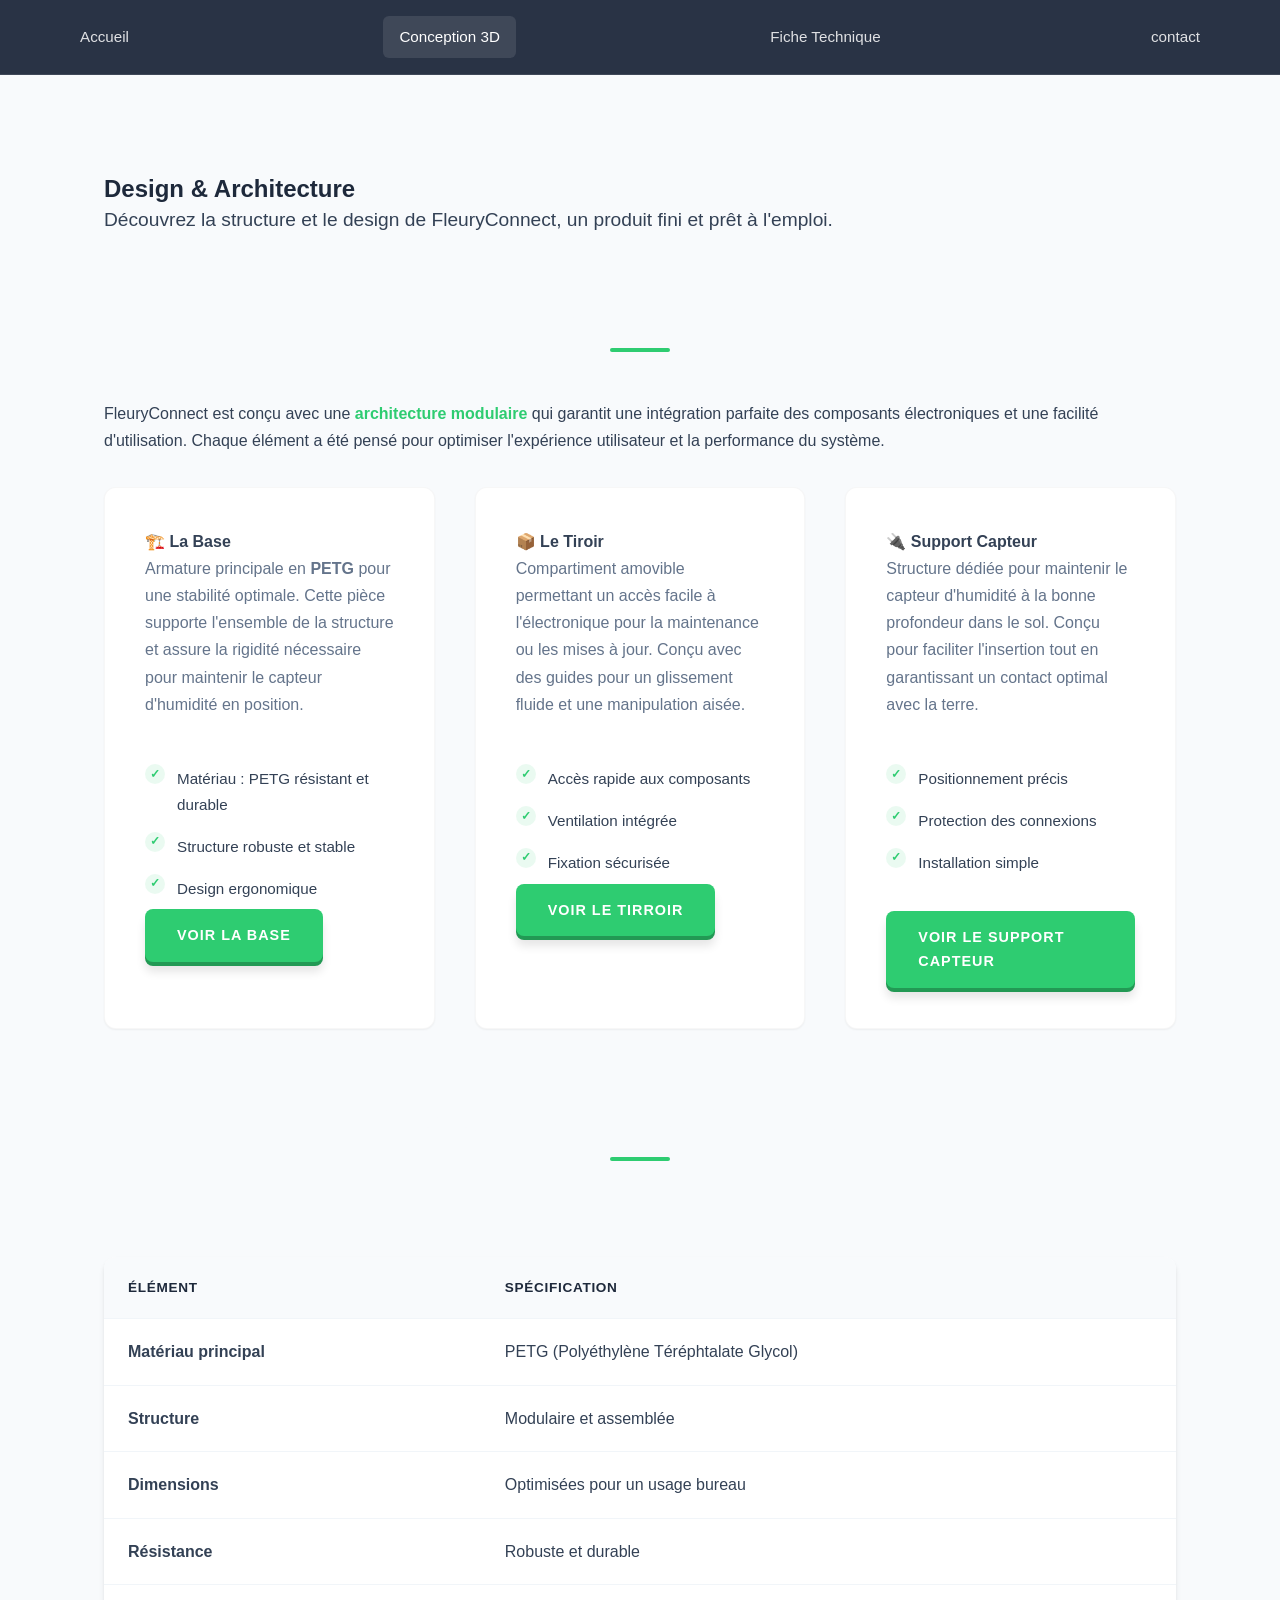
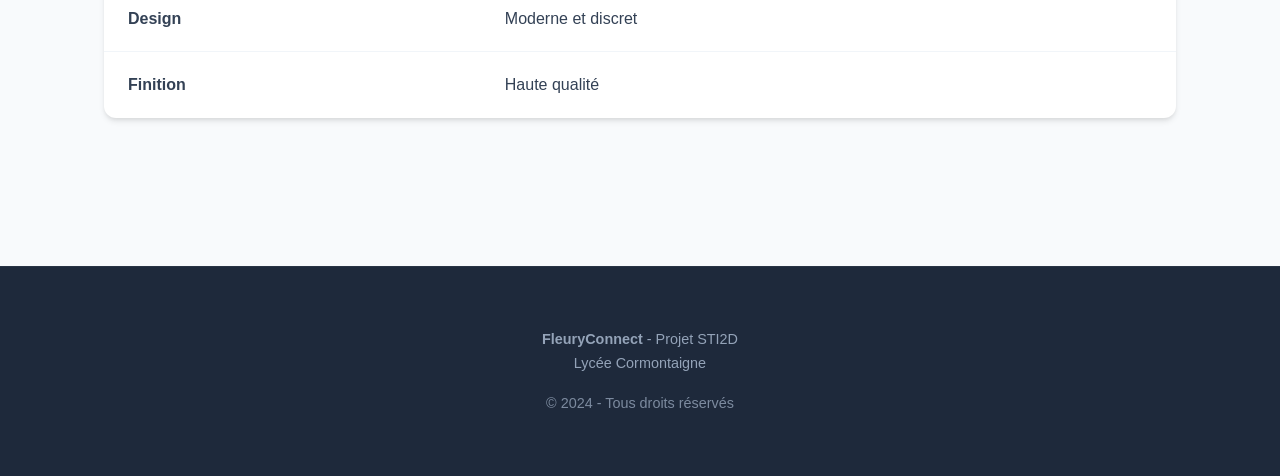
==== conception.html @ b9af988e "Add files via upload" ====
<!DOCTYPE html>
<html lang="fr">
<head>
    <meta charset="UTF-8">
    <meta name="viewport" content="width=device-width, initial-scale=1.0">
    <meta name="description" content="Découvrez le design et la structure de FleuryConnect : architecture modulaire et composants intégrés.">
    <title>Conception 3D | FleuryConnect</title>
    <link rel="stylesheet" href="style.css">
</head>
<body>
    <nav>
        <a href="index.html">Accueil</a>
        <a href="conception.html" class="active">Conception 3D</a>
        <a href="technique.html">Fiche Technique</a>
        <a href="contact.html">contact</a>
    </nav>

    <section>
        <h1>Design & Architecture</h1>
        <p class="text-center" style="font-size: 1.2rem; color: var(--dark-light); margin-bottom: 3rem;">
            Découvrez la structure et le design de FleuryConnect, un produit fini et prêt à l'emploi.
        </p>

        <h2>Architecture Modulaire</h2>
        <p style="margin-bottom: 2rem;">
            FleuryConnect est conçu avec une <strong class="highlight">architecture modulaire</strong> qui garantit une intégration 
            parfaite des composants électroniques et une facilité d'utilisation. Chaque élément a été pensé pour optimiser 
            l'expérience utilisateur et la performance du système.
        </p>
        
        <div class="card-grid">
            <div class="card">
                <h4>🏗️ La Base</h4>
                <p>Armature principale en <strong>PETG</strong> pour une stabilité optimale. Cette pièce supporte l'ensemble 
                de la structure et assure la rigidité nécessaire pour maintenir le capteur d'humidité en position.</p>
                <ul class="feature-list" style="margin-top: 1rem;">
                    <li>Matériau : PETG résistant et durable</li>
                    <li>Structure robuste et stable</li>
                    <li>Design ergonomique</li>
                </ul>
				<div class="card-action">
					<a href="HTML page object 3D/3D_base.html" class="btn_3d">voir la base</a>
				</div>
            </div>
            <div class="card">
                <h4>📦 Le Tiroir</h4>
                <p>Compartiment amovible permettant un accès facile à l'électronique pour la maintenance ou les mises à jour. 
                Conçu avec des guides pour un glissement fluide et une manipulation aisée.</p>
                <ul class="feature-list" style="margin-top: 1rem;">
                    <li>Accès rapide aux composants</li>
                    <li>Ventilation intégrée</li>
                    <li>Fixation sécurisée</li>
                </ul>
				<div class="card-action">
					<a href="HTML page object 3D/3D_tirroir.html" class="btn_3d">voir le tirroir</a>
				</div>
            </div>
            <div class="card">
                <h4>🔌 Support Capteur</h4>
                <p>Structure dédiée pour maintenir le capteur d'humidité à la bonne profondeur dans le sol. Conçu pour 
                faciliter l'insertion tout en garantissant un contact optimal avec la terre.</p>
                <ul class="feature-list" style="margin-top: 1rem;">
                    <li>Positionnement précis</li>
                    <li>Protection des connexions</li>
                    <li>Installation simple</li>
                </ul>
                <br>
				<div class="card-action">
					<a href="HTML page object 3D/3D_bat.html" class="btn_3d">voir le support capteur</a>
				</div>
            </div>
        </div>

        <h2 style="margin-top: 4rem;">Caractéristiques du Produit</h2>
        <table class="spec-table">
            <thead>
                <tr>
                    <th>Élément</th>
                    <th>Spécification</th>
                </tr>
            </thead>
            <tbody>
                <tr>
                    <td><strong>Matériau principal</strong></td>
                    <td>PETG (Polyéthylène Téréphtalate Glycol)</td>
                </tr>
                <tr>
                    <td><strong>Structure</strong></td>
                    <td>Modulaire et assemblée</td>
                </tr>
                <tr>
                    <td><strong>Dimensions</strong></td>
                    <td>Optimisées pour un usage bureau</td>
                </tr>
                <tr>
                    <td><strong>Résistance</strong></td>
                    <td>Robuste et durable</td>
                </tr>
                <tr>
                    <td><strong>Design</strong></td>
                    <td>Moderne et discret</td>
                </tr>
                <tr>
                    <td><strong>Finition</strong></td>
                    <td>Haute qualité</td>
                </tr>
            </tbody>
        </table>
    </section>

    <footer>
        <p><strong>FleuryConnect</strong> - Projet STI2D</p>
        <p>Lycée Cormontaigne</p>
        <p style="margin-top: 1rem; font-size: 0.9rem; opacity: 0.8;">© 2024 - Tous droits réservés</p>
    </footer>
    <script src="script.js"></script>
</body>
</html>
---- style.css ----
:root {
    /* Palette raffinée */
    --primary: #2ecc71;
    --primary-hover: #27ae60;
    --dark: #1e293b; /* Bleu nuit plus moderne que le gris foncé */
    --text-main: #334155;
    --text-light: #64748b;
    --bg-body: #f8fafc; /* Blanc cassé très léger (moins fatiguant) */
    --white: #ffffff;
    
    /* Ombres modernes (douces et larges) */
    --shadow-sm: 0 1px 2px rgba(0, 0, 0, 0.05);
    --shadow-md: 0 4px 6px -1px rgba(0, 0, 0, 0.1), 0 2px 4px -1px rgba(0, 0, 0, 0.06);
    --shadow-lg: 0 20px 25px -5px rgba(0, 0, 0, 0.1), 0 10px 10px -5px rgba(0, 0, 0, 0.04);
    
    --radius: 12px; /* Arrondis cohérents */
}

* { 
    margin: 0; 
    padding: 0; 
    box-sizing: border-box; 
}

html {
    scroll-behavior: smooth;
}

body {
    font-family: -apple-system, BlinkMacSystemFont, 'Segoe UI', Roboto, Helvetica, Arial, sans-serif;
    background-color: var(--bg-body);
    color: var(--text-main);
    line-height: 1.7; /* Meilleure lisibilité */
    -webkit-font-smoothing: antialiased; /* Rendu de texte plus net */
}

/* Navigation - Style "Glassmorphism" */
nav {
    background: rgba(30, 41, 59, 0.95); /* Semi-transparent */
    backdrop-filter: blur(10px); /* Effet de flou moderne */
    display: flex;
    justify-content: space-between; /* Mieux réparti */
    align-items: center;
    padding: 1rem 5%;
    position: sticky;
    top: 0;
    z-index: 1000;
    border-bottom: 1px solid rgba(255,255,255,0.1);
}

nav a {
    color: rgba(255, 255, 255, 0.85);
    text-decoration: none;
    font-weight: 500;
    font-size: 0.95rem;
    padding: 0.5rem 1rem;
    border-radius: 6px;
    transition: all 0.2s ease;
}

nav a:hover, nav a.active { 
    color: var(--white);
    background: rgba(255, 255, 255, 0.1);
}

/* Sections */
section { 
    padding: 100px 5%; /* Plus d'espace vertical */
    max-width: 1200px;
    margin: 0 auto;
}

/* Hero Section - Plus épuré */
.hero {
    min-height: 80vh;
    background: radial-gradient(circle at top right, #1e293b, #0f172a);
    display: flex;
    flex-direction: column;
    justify-content: center;
    align-items: center;
    text-align: center;
    padding: 0 20px;
    position: relative;
    overflow: hidden;
}

/* Texture subtile au lieu des points animés distrayants */
.hero::before {
    content: '';
    position: absolute;
    width: 100%;
    height: 100%;
    background-image: url("data:image/svg+xml,%3Csvg width='60' height='60' viewBox='0 0 60 60' xmlns='http://www.w3.org/2000/svg'%3E%3Cg fill='none' fill-rule='evenodd'%3E%3Cg fill='%232ecc71' fill-opacity='0.05'%3E%3Cpath d='M36 34v-4h-2v4h-4v2h4v4h2v-4h4v-2h-4zm0-30V0h-2v4h-4v2h4v4h2V6h4V4h-4zM6 34v-4H4v4H0v2h4v4h2v-4h4v-2H6zM6 4V0H4v4H0v2h4v4h2V6h4V4H6z'/%3E%3C/g%3E%3C/g%3E%3C/svg%3E");
    opacity: 0.4;
}

.hero h1 { 
    font-size: clamp(3rem, 6vw, 4.5rem); 
    font-weight: 800;
    letter-spacing: -0.02em;
    color: var(--white);
    margin-bottom: 1.5rem;
    line-height: 1.1;
    z-index: 1;
}

.hero p {
    font-size: clamp(1.1rem, 2vw, 1.35rem);
    color: #94a3b8; /* Gris bleuté clair */
    max-width: 700px;
    margin-bottom: 3rem;
    z-index: 1;
    font-weight: 300;
}

/* Titres Généraux */
h1, h2, h3 { color: var(--dark); line-height: 1.2; }

h2 {
    font-size: 2.5rem;
    font-weight: 700;
    text-align: center;
    margin-bottom: 3rem;
    position: relative;
    display: inline-block;
    width: 100%;
    color: var(--bg-body);
}

/* Petit accent sous les titres */
h2::after {
    content: '';
    display: block;
    width: 60px;
    height: 4px;
    background: var(--primary);
    margin: 1rem auto 0;
    border-radius: 2px;
}

/* Cards - Style minimaliste */
.card-grid {
    display: grid;
    grid-template-columns: repeat(auto-fit, minmax(300px, 1fr));
    gap: 40px; /* Plus d'espace entre les cartes */
}

.card {
    background: var(--white);
    padding: 40px;
    border-radius: var(--radius);
    box-shadow: var(--shadow-sm); /* Ombre discrète par défaut */
    border: 1px solid rgba(0,0,0,0.03); /* Bordure très subtile */
    transition: all 0.4s cubic-bezier(0.165, 0.84, 0.44, 1);
    position: relative;
    display: flex;
    flex-direction: column;
}

.card:hover {
    transform: translateY(-5px);
    box-shadow: var(--shadow-lg); /* Grosse ombre douce au survol */
    border-color: transparent;
}

.card h3 {
    margin-bottom: 1rem;
    font-size: 1.4rem;
}

.card p {
    color: var(--text-light);
    font-size: 1rem;
    margin-bottom: 1.5rem;
}

/* Feature List - Plus propre */
.feature-list {
    list-style: none;
    margin-top: auto; /* Pousse la liste vers le bas si flex */
}

.feature-list li {
    padding: 0.5rem 0;
    padding-left: 2rem;
    position: relative;
    color: var(--text-main);
    font-size: 0.95rem;
}

.feature-list li::before {
    content: '✓';
    position: absolute;
    left: 0;
    top: 6px;
    color: var(--primary);
    background: rgba(46, 204, 113, 0.1); /* Petit cercle vert */
    width: 20px;
    height: 20px;
    border-radius: 50%;
    font-size: 12px;
    display: flex;
    align-items: center;
    justify-content: center;
    font-weight: bold;
}

/* Table - Minimaliste */
.spec-table {
    width: 100%;
    border-collapse: separate;
    border-spacing: 0;
    margin: 3rem 0;
    border-radius: var(--radius);
    overflow: hidden;
    box-shadow: var(--shadow-md);
    background: var(--white);
}

.spec-table th, .spec-table td {
    padding: 1.2rem 1.5rem;
    text-align: left;
    border-bottom: 1px solid #f1f5f9;
}

.spec-table th {
    background: #f8fafc;
    color: var(--dark);
    font-weight: 600;
    text-transform: uppercase;
    font-size: 0.85rem;
    letter-spacing: 0.05em;
}

.spec-table tr:last-child td { border-bottom: none; }
.spec-table tr:hover td { background-color: #f8fafc; }

/* Bouton 3D Modernisé (Style "Stripe" / Tactile) */
.btn_3d {
    display: inline-flex;
    align-items: center;
    justify-content: center;
    padding: 14px 32px;
    background: var(--primary);
    color: var(--white);
    text-decoration: none;
    font-weight: 700;
    border-radius: 8px; /* Un peu plus carré que les cartes */
    border: none;
    cursor: pointer;
    transition: all 0.1s ease;
    /* Ombre portée + effet 3D solide */
    box-shadow: 0 4px 0 #229954, 0 10px 10px rgba(0,0,0,0.1); 
    position: relative;
    top: 0;
    text-transform: uppercase;
    font-size: 0.9rem;
    letter-spacing: 1px;
}

.btn_3d:hover {
    background: var(--primary-hover);
    transform: translateY(-2px);
    box-shadow: 0 6px 0 #1e8449, 0 15px 20px rgba(46, 204, 113, 0.3); /* Glow coloré */
}

.btn_3d:active {
    transform: translateY(4px); /* S'enfonce complètement */
    box-shadow: 0 0 0 #1e8449, inset 0 2px 5px rgba(0,0,0,0.2);
}

.btn_3d::before {
    margin-right: 10px;
    font-size: 1.1rem;
}

/* Footer */
footer {
    text-align: center;
    padding: 60px 20px;
    background: var(--dark);
    color: #94a3b8;
    font-size: 0.9rem;
    border-top: 1px solid rgba(255,255,255,0.05);
}

/* Utilities */
.highlight { color: var(--primary); }

@media (max-width: 768px) {
    .hero h1 { font-size: 2.5rem; }
    nav { flex-direction: column; gap: 1rem; }
    section { padding: 60px 5%; }
}
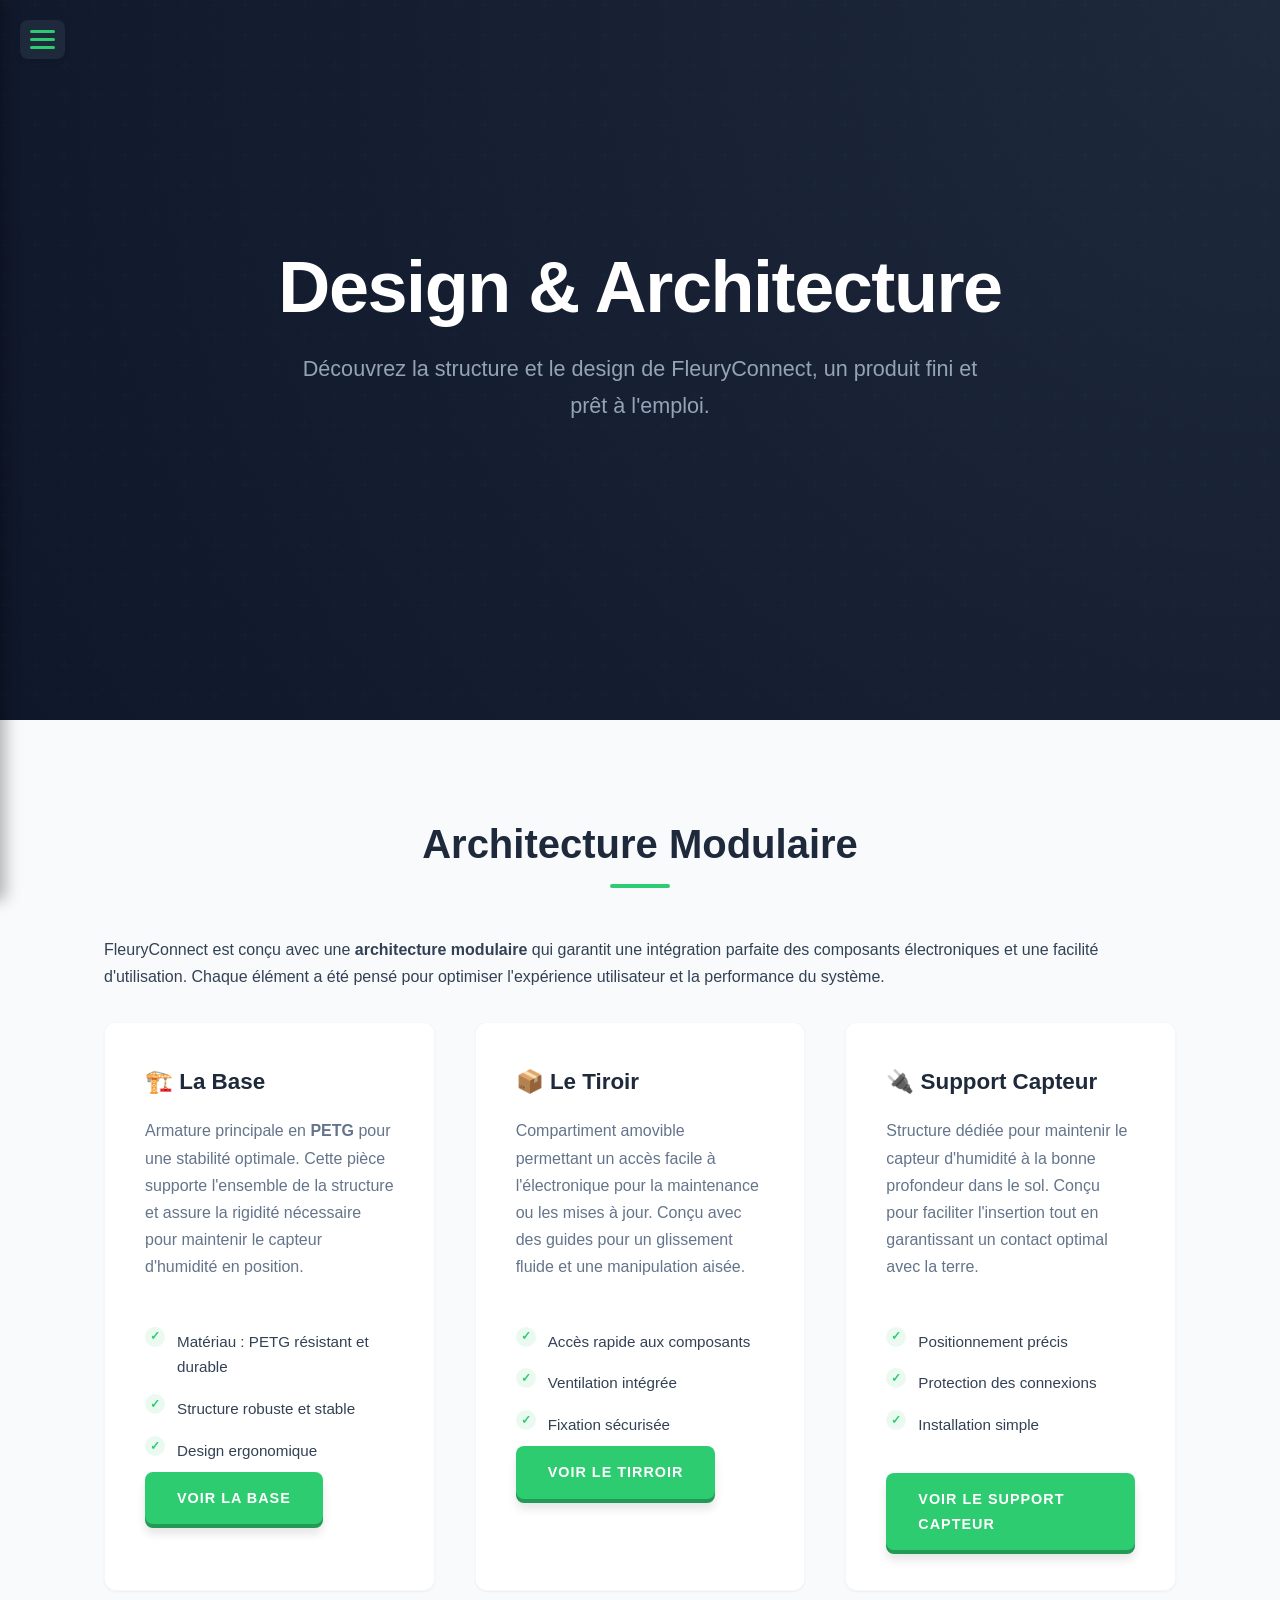
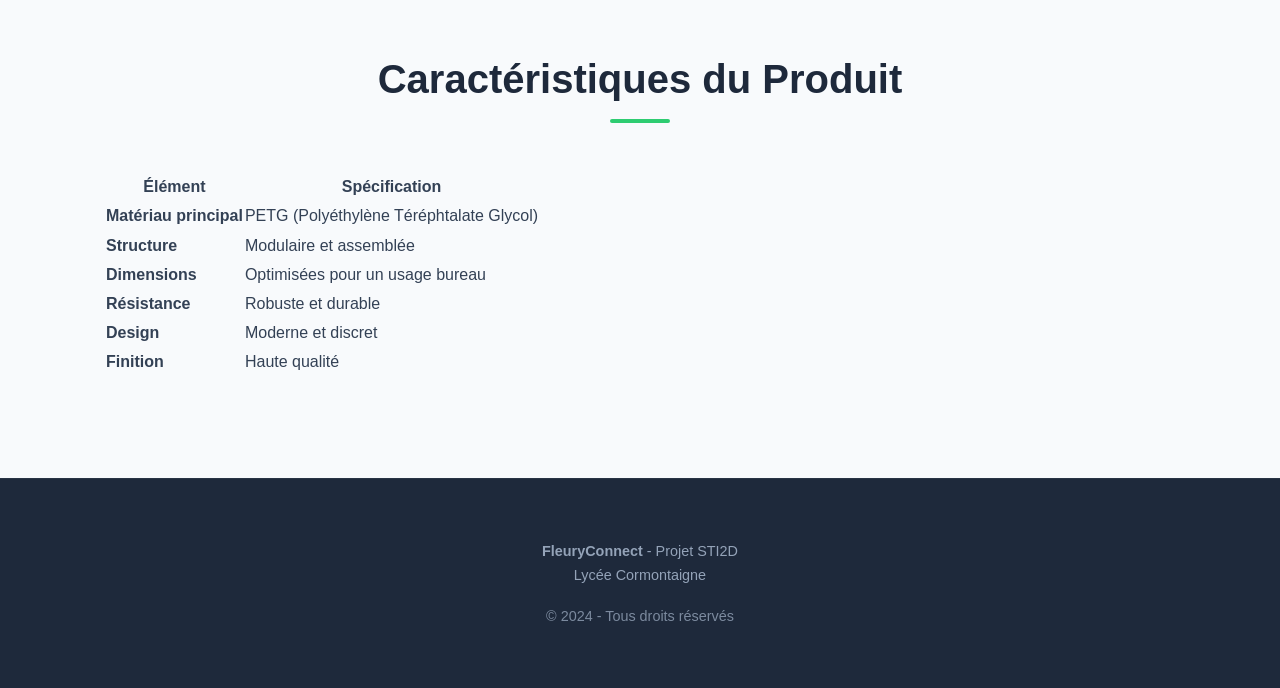
==== commit d4041aa6: "Add files via upload" ====
--- a/conception.html
+++ b/conception.html
@@ -8,19 +8,28 @@
     <link rel="stylesheet" href="style.css">
 </head>
 <body>
-    <nav>
-        <a href="index.html">Accueil</a>
-        <a href="conception.html" class="active">Conception 3D</a>
-        <a href="technique.html">Fiche Technique</a>
-        <a href="contact.html">contact</a>
-    </nav>
+    <div class="menu-icon" id="openMenu">
+        <span class="bar"></span>
+        <span class="bar"></span>
+        <span class="bar"></span>
+    </div>
+    
+    <div id="mySidenav" class="sidenav">
+        <a href="javascript:void(0)" class="closebtn" id="closeMenu">&times;</a>
+        <div class="sidenav-content">
+            <a href="index.html" >Accueil</a>
+            <a href="conception.html" class="active">Conception 3D</a>
+            <a href="technique.html">Fiche Technique</a>
+            <a href="contact.html">Contact</a>
+        </div>
+    </div>
+
+    <header class="hero">
+        <h1>Design & Architecture</h1>
+        <p>Découvrez la structure et le design de FleuryConnect, un produit fini et prêt à l'emploi.</p>
+    </header>
 
     <section>
-        <h1>Design & Architecture</h1>
-        <p class="text-center" style="font-size: 1.2rem; color: var(--dark-light); margin-bottom: 3rem;">
-            Découvrez la structure et le design de FleuryConnect, un produit fini et prêt à l'emploi.
-        </p>
-
         <h2>Architecture Modulaire</h2>
         <p style="margin-bottom: 2rem;">
             FleuryConnect est conçu avec une <strong class="highlight">architecture modulaire</strong> qui garantit une intégration 
--- a/style.css
+++ b/style.css
@@ -2,18 +2,18 @@
     /* Palette raffinée */
     --primary: #2ecc71;
     --primary-hover: #27ae60;
-    --dark: #1e293b; /* Bleu nuit plus moderne que le gris foncé */
+    --dark: #1e293b;
     --text-main: #334155;
     --text-light: #64748b;
-    --bg-body: #f8fafc; /* Blanc cassé très léger (moins fatiguant) */
+    --bg-body: #f8fafc;
     --white: #ffffff;
     
-    /* Ombres modernes (douces et larges) */
+    /* Ombres modernes */
     --shadow-sm: 0 1px 2px rgba(0, 0, 0, 0.05);
     --shadow-md: 0 4px 6px -1px rgba(0, 0, 0, 0.1), 0 2px 4px -1px rgba(0, 0, 0, 0.06);
     --shadow-lg: 0 20px 25px -5px rgba(0, 0, 0, 0.1), 0 10px 10px -5px rgba(0, 0, 0, 0.04);
     
-    --radius: 12px; /* Arrondis cohérents */
+    --radius: 12px;
 }
 
 * { 
@@ -30,16 +30,16 @@
     font-family: -apple-system, BlinkMacSystemFont, 'Segoe UI', Roboto, Helvetica, Arial, sans-serif;
     background-color: var(--bg-body);
     color: var(--text-main);
-    line-height: 1.7; /* Meilleure lisibilité */
-    -webkit-font-smoothing: antialiased; /* Rendu de texte plus net */
-}
-
-/* Navigation - Style "Glassmorphism" */
-nav {
-    background: rgba(30, 41, 59, 0.95); /* Semi-transparent */
-    backdrop-filter: blur(10px); /* Effet de flou moderne */
-    display: flex;
-    justify-content: space-between; /* Mieux réparti */
+    line-height: 1.7;
+    -webkit-font-smoothing: antialiased;
+}
+
+/* --- NAVIGATION UNIFIÉE (Glassmorphism + Hamburger) --- */
+.navbar {
+    background: rgba(30, 41, 59, 0.95); /* Fond sombre semi-transparent */
+    backdrop-filter: blur(10px); /* Effet de flou */
+    display: flex;
+    justify-content: space-between;
     align-items: center;
     padding: 1rem 5%;
     position: sticky;
@@ -48,29 +48,106 @@
     border-bottom: 1px solid rgba(255,255,255,0.1);
 }
 
-nav a {
+.brand-title {
+    font-size: 1.5rem;
+    font-weight: 700;
+    color: var(--white);
+    letter-spacing: -0.5px;
+}
+
+.navbar-links ul {
+    margin: 0;
+    padding: 0;
+    display: flex;
+    gap: 1rem; /* Espacement entre les liens */
+}
+
+.navbar-links li {
+    list-style: none;
+}
+
+.navbar-links li a {
+    text-decoration: none;
     color: rgba(255, 255, 255, 0.85);
-    text-decoration: none;
     font-weight: 500;
     font-size: 0.95rem;
     padding: 0.5rem 1rem;
     border-radius: 6px;
     transition: all 0.2s ease;
-}
-
-nav a:hover, nav a.active { 
+    display: block;
+}
+
+.navbar-links li a:hover, .navbar-links li a.active {
     color: var(--white);
     background: rgba(255, 255, 255, 0.1);
 }
 
-/* Sections */
+/* --- Bouton Hamburger (Caché sur PC) --- */
+.toggle-button {
+    position: absolute;
+    top: 1.2rem; /* Ajustement vertical */
+    right: 5%; /* Alignement avec le padding */
+    display: none;
+    flex-direction: column;
+    justify-content: space-between;
+    width: 30px;
+    height: 21px;
+    cursor: pointer;
+}
+
+.toggle-button .bar {
+    height: 3px;
+    width: 100%;
+    background-color: var(--white);
+    border-radius: 10px;
+}
+
+/* --- Responsive (Mobile) --- */
+@media (max-width: 768px) {
+    .navbar {
+        flex-direction: column;
+        align-items: flex-start;
+        padding-bottom: 1rem; /* Un peu d'espace en bas si ouvert */
+    }
+
+    .toggle-button {
+        display: flex;
+    }
+
+    .navbar-links {
+        display: none;
+        width: 100%;
+        margin-top: 1rem;
+    }
+
+    .navbar-links.active {
+        display: flex;
+    }
+
+    .navbar-links ul {
+        width: 100%;
+        flex-direction: column;
+        gap: 0.5rem;
+    }
+
+    .navbar-links ul li {
+        text-align: center;
+        width: 100%;
+    }
+    
+    .navbar-links li a {
+        background: rgba(255,255,255,0.05); /* Fond léger sur mobile pour lisibilité */
+    }
+}
+
+/* --- SECTIONS --- */
 section { 
-    padding: 100px 5%; /* Plus d'espace vertical */
+    padding: 100px 5%;
     max-width: 1200px;
     margin: 0 auto;
 }
 
-/* Hero Section - Plus épuré */
+/* --- HERO SECTION --- */
 .hero {
     min-height: 80vh;
     background: radial-gradient(circle at top right, #1e293b, #0f172a);
@@ -84,7 +161,6 @@
     overflow: hidden;
 }
 
-/* Texture subtile au lieu des points animés distrayants */
 .hero::before {
     content: '';
     position: absolute;
@@ -106,14 +182,14 @@
 
 .hero p {
     font-size: clamp(1.1rem, 2vw, 1.35rem);
-    color: #94a3b8; /* Gris bleuté clair */
+    color: #94a3b8;
     max-width: 700px;
     margin-bottom: 3rem;
     z-index: 1;
     font-weight: 300;
 }
 
-/* Titres Généraux */
+/* --- TITRES --- */
 h1, h2, h3 { color: var(--dark); line-height: 1.2; }
 
 h2 {
@@ -124,10 +200,9 @@
     position: relative;
     display: inline-block;
     width: 100%;
-    color: var(--bg-body);
-}
-
-/* Petit accent sous les titres */
+    color: var(--dark); /* Correction: dark au lieu de bg-body pour lisibilité */
+}
+
 h2::after {
     content: '';
     display: block;
@@ -138,19 +213,19 @@
     border-radius: 2px;
 }
 
-/* Cards - Style minimaliste */
+/* --- CARDS --- */
 .card-grid {
     display: grid;
     grid-template-columns: repeat(auto-fit, minmax(300px, 1fr));
-    gap: 40px; /* Plus d'espace entre les cartes */
+    gap: 40px;
 }
 
 .card {
     background: var(--white);
     padding: 40px;
     border-radius: var(--radius);
-    box-shadow: var(--shadow-sm); /* Ombre discrète par défaut */
-    border: 1px solid rgba(0,0,0,0.03); /* Bordure très subtile */
+    box-shadow: var(--shadow-sm);
+    border: 1px solid rgba(0,0,0,0.03);
     transition: all 0.4s cubic-bezier(0.165, 0.84, 0.44, 1);
     position: relative;
     display: flex;
@@ -159,13 +234,14 @@
 
 .card:hover {
     transform: translateY(-5px);
-    box-shadow: var(--shadow-lg); /* Grosse ombre douce au survol */
+    box-shadow: var(--shadow-lg);
     border-color: transparent;
 }
 
-.card h3 {
+.card h3, .card h4 {
     margin-bottom: 1rem;
     font-size: 1.4rem;
+    color: var(--dark);
 }
 
 .card p {
@@ -174,10 +250,10 @@
     margin-bottom: 1.5rem;
 }
 
-/* Feature List - Plus propre */
+/* --- FEATURES --- */
 .feature-list {
     list-style: none;
-    margin-top: auto; /* Pousse la liste vers le bas si flex */
+    margin-top: auto;
 }
 
 .feature-list li {
@@ -194,7 +270,7 @@
     left: 0;
     top: 6px;
     color: var(--primary);
-    background: rgba(46, 204, 113, 0.1); /* Petit cercle vert */
+    background: rgba(46, 204, 113, 0.1);
     width: 20px;
     height: 20px;
     border-radius: 50%;
@@ -205,37 +281,97 @@
     font-weight: bold;
 }
 
-/* Table - Minimaliste */
-.spec-table {
+/* --- FOOTER --- */
+footer {
+    text-align: center;
+    padding: 60px 20px;
+    background: var(--dark);
+    color: #94a3b8;
+    font-size: 0.9rem;
+    border-top: 1px solid rgba(255,255,255,0.05);
+}
+
+@media (max-width: 768px) {
+    .hero h1 { font-size: 2.5rem; }
+    section { padding: 60px 5%; }
+}
+.menu-icon {
+    position: fixed;
+    top: 20px;
+    left: 20px;
+    z-index: 1001;
+    cursor: pointer;
+    background: var(--dark);
+    padding: 10px;
+    border-radius: 8px;
+    display: flex;
+    flex-direction: column;
+    gap: 5px;
+    box-shadow: var(--shadow-md);
+}
+
+.menu-icon .bar {
+    width: 25px;
+    height: 3px;
+    background-color: var(--primary);
+    border-radius: 2px;
+    transition: 0.3s;
+}
+
+/* Le menu latéral (caché par défaut à -250px) */
+.sidenav {
+    height: 100%;
+    width: 250px;
+    position: fixed;
+    z-index: 1002;
+    top: 0;
+    left: -250px; /* Caché à gauche */
+    background-color: var(--dark);
+    overflow-x: hidden;
+    transition: 0.5s; /* Vitesse de glissement */
+    padding-top: 60px;
+    box-shadow: 5px 0 15px rgba(0,0,0,0.3);
+}
+
+.sidenav a {
+    padding: 15px 25px;
+    text-decoration: none;
+    font-size: 1.1rem;
+    color: #94a3b8;
+    display: block;
+    transition: 0.3s;
+}
+
+.sidenav a:hover {
+    color: var(--primary);
+    background: rgba(255,255,255,0.05);
+}
+
+.sidenav .active {
+    color: var(--white);
+    border-left: 4px solid var(--primary);
+}
+
+/* Bouton fermer (la croix) */
+.sidenav .closebtn {
+    position: absolute;
+    top: 0;
+    right: 15px;
+    font-size: 36px;
+    margin-left: 50px;
+}
+
+/* Overlay (fond sombre quand le menu est ouvert) */
+.menu-overlay {
+    display: none;
+    position: fixed;
     width: 100%;
-    border-collapse: separate;
-    border-spacing: 0;
-    margin: 3rem 0;
-    border-radius: var(--radius);
-    overflow: hidden;
-    box-shadow: var(--shadow-md);
-    background: var(--white);
-}
-
-.spec-table th, .spec-table td {
-    padding: 1.2rem 1.5rem;
-    text-align: left;
-    border-bottom: 1px solid #f1f5f9;
-}
-
-.spec-table th {
-    background: #f8fafc;
-    color: var(--dark);
-    font-weight: 600;
-    text-transform: uppercase;
-    font-size: 0.85rem;
-    letter-spacing: 0.05em;
-}
-
-.spec-table tr:last-child td { border-bottom: none; }
-.spec-table tr:hover td { background-color: #f8fafc; }
-
-/* Bouton 3D Modernisé (Style "Stripe" / Tactile) */
+    height: 100%;
+    background: rgba(0,0,0,0.5);
+    z-index: 1001;
+    top: 0;
+    left: 0;
+}
 .btn_3d {
     display: inline-flex;
     align-items: center;
@@ -273,22 +409,13 @@
     margin-right: 10px;
     font-size: 1.1rem;
 }
-
-/* Footer */
-footer {
-    text-align: center;
-    padding: 60px 20px;
-    background: var(--dark);
-    color: #94a3b8;
-    font-size: 0.9rem;
-    border-top: 1px solid rgba(255,255,255,0.05);
-}
-
-/* Utilities */
-.highlight { color: var(--primary); }
-
-@media (max-width: 768px) {
-    .hero h1 { font-size: 2.5rem; }
-    nav { flex-direction: column; gap: 1rem; }
-    section { padding: 60px 5%; }
+#easter-egg-corner {
+    position: fixed;
+    top: 0;
+    right: 0;
+    width: 50px;   /* Largeur de la zone cliquable */
+    height: 50px;  /* Hauteur de la zone cliquable */
+    z-index: 9999; /* Pour être sûr qu'il soit au-dessus de tout */
+    cursor: default; /* Curseur normal pour ne pas griller le secret */
+    background: transparent;
 }
